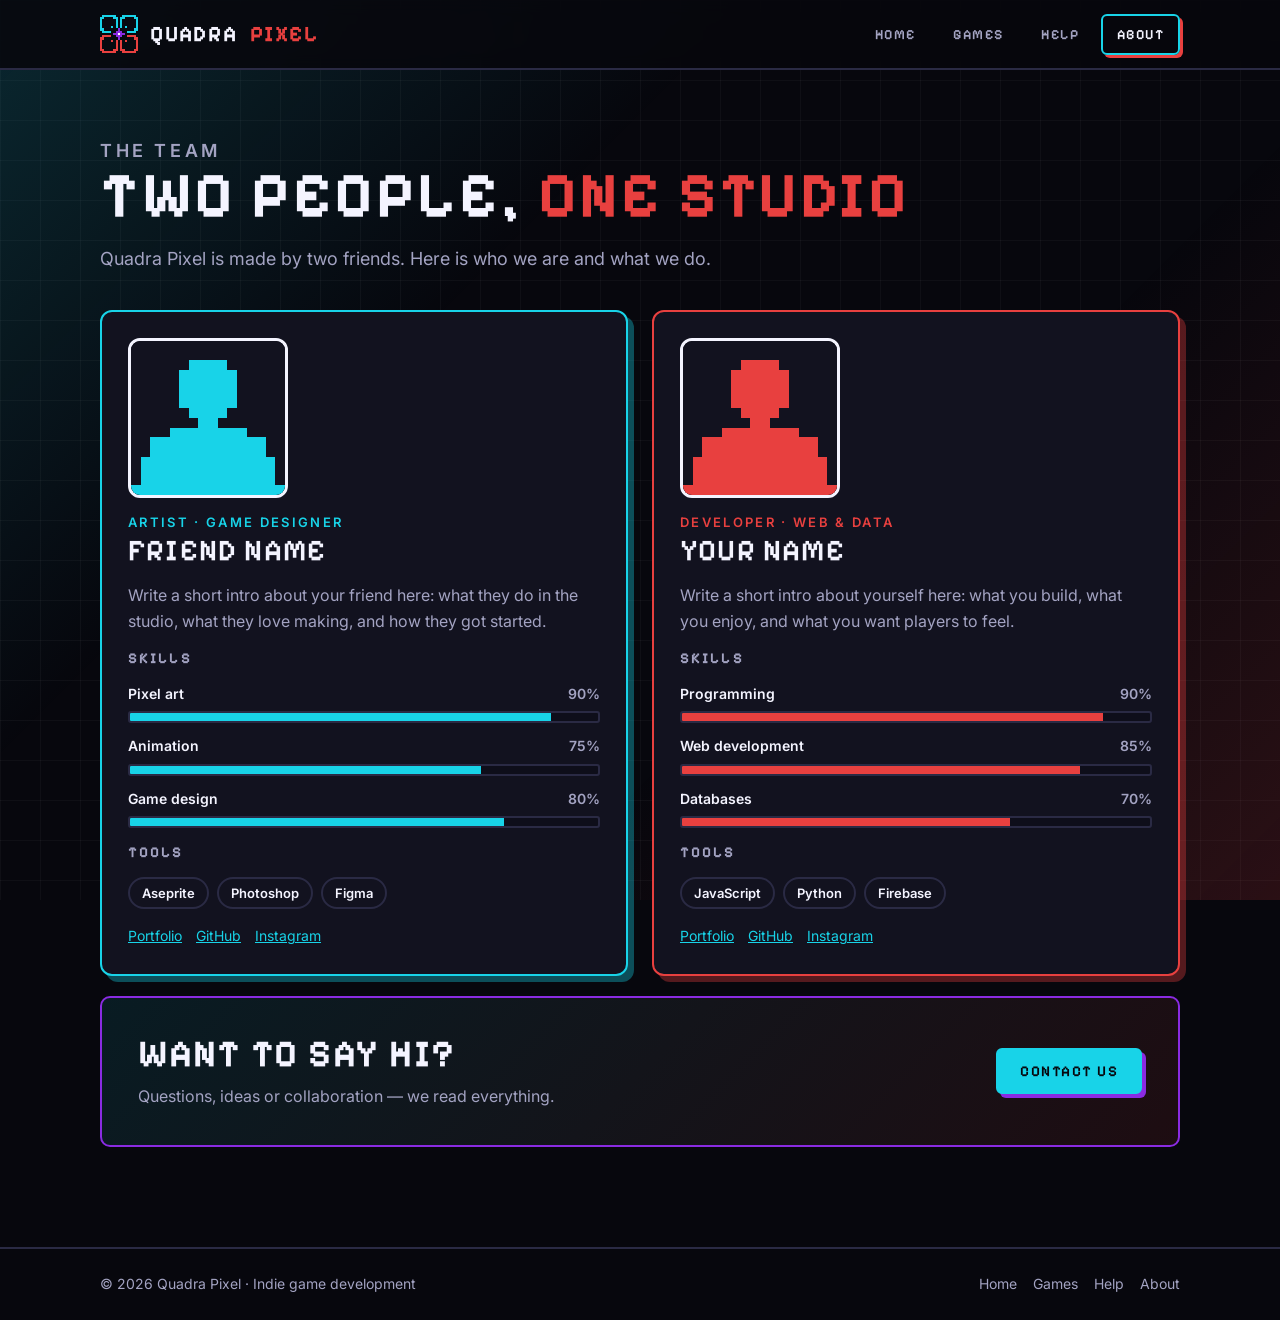
==== about.html @ e5bd8c06 "feat: add about page with two team profiles" ====
<!DOCTYPE html>
<html lang="en">
<head>
<meta charset="utf-8">
<meta name="viewport" content="width=device-width, initial-scale=1">
<title>About – Quadra Pixel</title>
<meta name="description" content="Meet the two people behind Quadra Pixel.">
<meta name="theme-color" content="#07070d">
<link rel="icon" type="image/svg+xml" href="assets/images/favicon.svg">
<link rel="preconnect" href="https://fonts.googleapis.com">
<link rel="preconnect" href="https://fonts.gstatic.com" crossorigin>
<link href="https://fonts.googleapis.com/css2?family=Inter:wght@400;500;600;700&family=Pixelify+Sans:wght@400;500;600;700&display=swap" rel="stylesheet">
<link rel="stylesheet" href="css/style.css">
</head>
<body>
<header class="site-header">
  <div class="wrap bar">
    <a class="brand" href="index.html" aria-label="Quadra Pixel home"><img src="assets/images/logo-icon.svg" alt="">Quadra<b>Pixel</b></a>
    <button class="nav-toggle" type="button" aria-label="Menu" aria-expanded="false">☰</button>
    <nav class="nav" aria-label="Main"><a href="index.html">Home</a><a href="games.html">Games</a><a href="help.html">Help</a><a href="about.html" aria-current="page">About</a></nav>
  </div>
</header>
<main>
<div class="wrap">
  <div class="page-title">
    <p class="eyebrow">The team</p>
    <h1>Two people, <span class="accent-r">one studio</span></h1>
    <p>Quadra Pixel is made by two friends. Here is who we are and what we do.</p>
  </div>
  <div class="team">
    <article class="profile left">
      <!-- PHOTO: replace the file at assets/images/team/friend.svg with your own image (keep the same name, or change the src) -->
      <div class="avatar"><img src="assets/images/team/friend.svg" alt="Photo of Friend Name"></div>
      <div><div class="role">Artist · Game designer</div><h3 style="font-size:30px;margin-top:4px">Friend Name</h3></div>
      <p class="bio">Write a short intro about your friend here: what they do in the studio, what they love making, and how they got started.</p>
      <h4>Skills</h4>
      <div class="skills"><div class="skill"><div class="name"><span>Pixel art</span><span>90%</span></div><div class="track"><div class="fill" style="--lvl:90%"></div></div></div><div class="skill"><div class="name"><span>Animation</span><span>75%</span></div><div class="track"><div class="fill" style="--lvl:75%"></div></div></div><div class="skill"><div class="name"><span>Game design</span><span>80%</span></div><div class="track"><div class="fill" style="--lvl:80%"></div></div></div></div>
      <h4>Tools</h4>
      <div class="tags"><span>Aseprite</span><span>Photoshop</span><span>Figma</span></div>
      <div class="links"><a href="#">Portfolio</a><a href="#">GitHub</a><a href="#">Instagram</a></div>
    </article>
    <article class="profile right">
      <!-- PHOTO: replace the file at assets/images/team/me.svg with your own image (keep the same name, or change the src) -->
      <div class="avatar"><img src="assets/images/team/me.svg" alt="Photo of Your Name"></div>
      <div><div class="role">Developer · Web &amp; data</div><h3 style="font-size:30px;margin-top:4px">Your Name</h3></div>
      <p class="bio">Write a short intro about yourself here: what you build, what you enjoy, and what you want players to feel.</p>
      <h4>Skills</h4>
      <div class="skills"><div class="skill"><div class="name"><span>Programming</span><span>90%</span></div><div class="track"><div class="fill" style="--lvl:90%"></div></div></div><div class="skill"><div class="name"><span>Web development</span><span>85%</span></div><div class="track"><div class="fill" style="--lvl:85%"></div></div></div><div class="skill"><div class="name"><span>Databases</span><span>70%</span></div><div class="track"><div class="fill" style="--lvl:70%"></div></div></div></div>
      <h4>Tools</h4>
      <div class="tags"><span>JavaScript</span><span>Python</span><span>Firebase</span></div>
      <div class="links"><a href="#">Portfolio</a><a href="#">GitHub</a><a href="#">Instagram</a></div>
    </article>
  </div>
  <div class="cta">
    <div><h2>Want to say hi?</h2><p class="muted" style="margin-top:8px">Questions, ideas or collaboration — we read everything.</p></div>
    <a class="btn cyan" href="help.html">Contact us</a>
  </div>
</div>
</main>
<footer class="site-footer">
  <div class="wrap foot-in">
    <span>© <span id="year">2026</span> Quadra Pixel · Indie game development</span>
    <nav aria-label="Footer"><a href="index.html">Home</a><a href="games.html">Games</a><a href="help.html">Help</a><a href="about.html">About</a></nav>
  </div>
</footer>

<script src="js/main.js"></script>
</body>
</html>
---- css/style.css ----
/* ==========================================================
   Quadra Pixel – main stylesheet
   Theme taken from the logo: dark navy/black, neon cyan + red,
   purple core, pixel headings.
   ========================================================== */
:root{
  --bg:#07070d; --bg-2:#0e0e1a; --surface:#12121f; --surface-2:#191930;
  --line:#2a2a44; --ink:#f4f4ff; --muted:#a3a3c2;
  --cyan:#18d3e8; --red:#e8403f; --purple:#8a2be2; --purple-2:#a855f7;
  --font-pixel:"Pixelify Sans","Courier New",monospace;
  --font-body:"Inter","Segoe UI",system-ui,-apple-system,sans-serif;
  --radius:6px; --maxw:1120px;
}
*{box-sizing:border-box}
html{scroll-behavior:smooth}
body{
  margin:0;color:var(--ink);background:var(--bg);
  font:400 16px/1.6 var(--font-body);min-height:100vh;
  display:flex;flex-direction:column;
}
/* neon diagonal glow + faint grid, like the logo sheet */
body::before{
  content:"";position:fixed;inset:0;z-index:-1;pointer-events:none;
  background:
    linear-gradient(135deg,rgba(24,211,232,.16) 0%,transparent 35%,transparent 65%,rgba(232,64,63,.16) 100%),
    linear-gradient(rgba(255,255,255,.035) 1px,transparent 1px) 0 0/40px 40px,
    linear-gradient(90deg,rgba(255,255,255,.035) 1px,transparent 1px) 0 0/40px 40px;
}
h1,h2,h3,h4{font-family:var(--font-pixel);margin:0;line-height:1.1;letter-spacing:.04em;text-transform:uppercase}
h1{font-size:clamp(34px,6vw,64px);font-weight:700}
h2{font-size:clamp(26px,3.6vw,38px);font-weight:700}
h3{font-size:20px;font-weight:600}
p{margin:0}
a{color:var(--cyan)}
img{max-width:100%}
:focus-visible{outline:3px solid var(--cyan);outline-offset:3px}
.wrap{width:100%;max-width:var(--maxw);margin:0 auto;padding:0 20px}
main{flex:1}
.accent-c{color:var(--cyan)} .accent-r{color:var(--red)} .accent-p{color:var(--purple-2)}
.muted{color:var(--muted)}
.eyebrow{font:600 13px var(--font-body);letter-spacing:.2em;text-transform:uppercase;color:var(--muted)}

/* ---------- Header / nav ---------- */
.site-header{position:sticky;top:0;z-index:20;background:rgba(7,7,13,.88);backdrop-filter:blur(8px);border-bottom:2px solid var(--line)}
.bar{display:flex;align-items:center;justify-content:space-between;gap:16px;min-height:68px}
.brand{display:flex;align-items:center;gap:12px;text-decoration:none;color:var(--ink);font:700 22px var(--font-pixel);letter-spacing:.08em;text-transform:uppercase}
.brand img{width:38px;height:38px;display:block}
.brand b{color:var(--red);font-weight:700}
.nav{display:flex;gap:6px}
.nav a{color:var(--muted);text-decoration:none;font:600 14px var(--font-pixel);letter-spacing:.1em;text-transform:uppercase;padding:10px 14px;border:2px solid transparent;border-radius:var(--radius)}
.nav a:hover{color:var(--ink);border-color:var(--line)}
.nav a[aria-current="page"]{color:var(--ink);border-color:var(--cyan);box-shadow:3px 3px 0 var(--red)}
.nav-toggle{display:none;background:none;border:2px solid var(--line);color:var(--ink);width:44px;height:44px;border-radius:var(--radius);cursor:pointer;font-size:22px}

/* ---------- Buttons ---------- */
.btn{display:inline-flex;align-items:center;justify-content:center;gap:8px;min-height:46px;padding:0 22px;border:2px solid var(--ink);border-radius:var(--radius);background:var(--purple);color:#fff;font:600 15px var(--font-pixel);letter-spacing:.1em;text-transform:uppercase;text-decoration:none;cursor:pointer;box-shadow:4px 4px 0 var(--red);transition:transform .1s,box-shadow .1s}
.btn:hover{background:var(--purple-2)}
.btn:active{transform:translate(3px,3px);box-shadow:1px 1px 0 var(--red)}
.btn.cyan{background:var(--cyan);color:#07070d;border-color:var(--cyan);box-shadow:4px 4px 0 var(--purple)}
.btn.ghost{background:transparent;color:var(--ink);box-shadow:4px 4px 0 var(--cyan)}
.btn.sm{min-height:38px;padding:0 16px;font-size:13px;box-shadow:3px 3px 0 var(--red)}
.btn[aria-disabled="true"]{opacity:.45;pointer-events:none}
.row{display:flex;gap:14px;flex-wrap:wrap}

/* ---------- Home hero ---------- */
.hero{display:grid;grid-template-columns:1.15fr 1fr;gap:40px;align-items:center;padding:64px 0 40px}
.hero h1 .l2{display:block;color:var(--red)}
.hero p.lead{max-width:48ch;margin:20px 0 28px;color:var(--muted);font-size:18px}
.hero-art{position:relative;display:grid;place-items:center}
.hero-art .logo{width:min(320px,80%);filter:drop-shadow(0 0 28px rgba(138,43,226,.55));animation:float 4s ease-in-out infinite}
@keyframes float{50%{transform:translateY(-10px)}}
.stage{position:absolute;inset:0;display:grid;grid-template-columns:repeat(12,1fr);gap:6px;opacity:.28;z-index:-1}
.stage i{aspect-ratio:1;border-radius:2px;display:block}

/* ---------- Sections ---------- */
.section{padding:48px 0}
.section-head{display:flex;justify-content:space-between;align-items:end;gap:16px;flex-wrap:wrap;margin-bottom:24px}
.page-title{padding:56px 0 8px}
.page-title p{margin-top:14px;max-width:60ch;color:var(--muted);font-size:18px}
.features{display:grid;grid-template-columns:repeat(auto-fit,minmax(240px,1fr));gap:16px}
.panel{background:var(--surface);border:2px solid var(--line);border-radius:10px;padding:22px}
.panel h3{margin-bottom:8px}
.panel .tag{display:inline-block;width:14px;height:14px;margin-bottom:14px}
.panel p{color:var(--muted);font-size:15px}
.cta{margin:20px 0 60px;padding:36px;border:2px solid var(--purple);border-radius:10px;background:linear-gradient(135deg,rgba(24,211,232,.1),rgba(232,64,63,.1));display:flex;justify-content:space-between;align-items:center;gap:20px;flex-wrap:wrap}

/* ---------- Game cards ---------- */
.grid{display:grid;grid-template-columns:repeat(auto-fill,minmax(260px,1fr));gap:16px}
.card{background:var(--surface);border:2px solid var(--line);border-radius:10px;padding:18px;display:flex;flex-direction:column;gap:14px;transition:border-color .15s,box-shadow .15s,transform .15s}
.card:hover{border-color:var(--cyan);box-shadow:5px 5px 0 var(--red);transform:translate(-2px,-2px)}
.card .top{display:flex;gap:14px;align-items:center}
.icon{width:72px;height:72px;border-radius:12px;flex:none;border:2px solid var(--ink);overflow:hidden;background:var(--bg-2)}
.icon svg,.icon img{display:block;width:100%;height:100%;object-fit:cover}
.card .meta{color:var(--cyan);font:600 13px var(--font-body);letter-spacing:.12em;text-transform:uppercase}
.card .desc{color:var(--muted);font-size:15px}
.card .foot{display:flex;justify-content:space-between;align-items:center;margin-top:auto}
.rate{font-weight:700;font-size:14px;color:var(--ink)}
.rate::first-letter{color:#f5b700}

/* ---------- Search & chips ---------- */
.search{position:relative;max-width:560px;margin:24px 0 8px}
.search input{width:100%;height:52px;border:2px solid var(--line);background:var(--surface);color:var(--ink);padding:0 16px 0 48px;font:500 16px var(--font-body);border-radius:var(--radius)}
.search input:focus{border-color:var(--cyan);outline:none;box-shadow:4px 4px 0 var(--purple)}
.search input::placeholder{color:var(--muted)}
.search svg{position:absolute;left:14px;top:15px;width:22px;height:22px;color:var(--cyan)}
.chips{display:flex;gap:8px;flex-wrap:wrap;padding:12px 0 22px}
.chip{min-height:40px;padding:0 16px;border:2px solid var(--line);background:var(--surface);color:var(--ink);border-radius:999px;font:600 13px var(--font-pixel);letter-spacing:.08em;text-transform:uppercase;cursor:pointer}
.chip:hover{border-color:var(--cyan)}
.chip[aria-pressed="true"]{background:var(--cyan);color:#07070d;border-color:var(--cyan)}
.count{color:var(--muted);font-size:14px;margin-bottom:14px}
.empty{padding:48px 0;color:var(--muted);text-align:center}

/* ---------- Dialog ---------- */
dialog{border:2px solid var(--cyan);border-radius:10px;background:var(--surface);color:var(--ink);padding:26px;width:min(440px,92vw);box-shadow:6px 6px 0 var(--red)}
dialog::backdrop{background:rgba(0,0,0,.7)}
dialog h3{font-size:24px;margin-bottom:6px}
dialog .row{margin-top:18px}

/* ---------- About (two profiles) ---------- */
.team{display:grid;grid-template-columns:1fr 1fr;gap:24px;margin:28px 0 12px}
.profile{background:var(--surface);border:2px solid var(--line);border-radius:12px;padding:26px;display:flex;flex-direction:column;gap:16px}
.profile.left{border-color:var(--cyan);box-shadow:6px 6px 0 rgba(24,211,232,.35)}
.profile.right{border-color:var(--red);box-shadow:6px 6px 0 rgba(232,64,63,.35)}
.avatar{width:160px;height:160px;border:3px solid var(--ink);border-radius:12px;overflow:hidden;background:var(--bg-2);image-rendering:pixelated}
.avatar img{width:100%;height:100%;object-fit:cover;display:block}
.profile .role{font:600 13px var(--font-body);letter-spacing:.18em;text-transform:uppercase}
.profile.left .role{color:var(--cyan)} .profile.right .role{color:var(--red)}
.profile .bio{color:var(--muted)}
.profile h4{font-size:15px;color:var(--muted);letter-spacing:.14em}
.skills{display:flex;flex-direction:column;gap:12px}
.skill{display:grid;gap:6px;font-size:14px}
.skill .name{display:flex;justify-content:space-between;font-weight:600}
.skill .name span:last-child{color:var(--muted)}
.skill .track{height:12px;background:var(--bg-2);border:2px solid var(--line);border-radius:3px;overflow:hidden}
.skill .fill{height:100%;width:var(--lvl,50%)}
.profile.left .fill{background:var(--cyan)} .profile.right .fill{background:var(--red)}
.tags{display:flex;flex-wrap:wrap;gap:8px}
.tags span{border:2px solid var(--line);border-radius:999px;padding:4px 12px;font-size:13px;font-weight:600}
.links{display:flex;gap:14px;flex-wrap:wrap;font-size:14px}

/* ---------- Help ---------- */
.help-grid{display:grid;grid-template-columns:1.3fr 1fr;gap:28px;margin:24px 0 40px;align-items:start}
details{background:var(--surface);border:2px solid var(--line);border-radius:10px;margin-bottom:12px}
details[open]{border-color:var(--cyan)}
summary{cursor:pointer;padding:16px 20px;font:600 16px var(--font-pixel);letter-spacing:.06em;list-style:none;display:flex;justify-content:space-between;gap:12px}
summary::-webkit-details-marker{display:none}
summary::after{content:"+";color:var(--cyan);font-size:22px;line-height:1}
details[open] summary::after{content:"−"}
details .ans{padding:0 20px 18px;color:var(--muted)}
.steps{counter-reset:s;list-style:none;margin:12px 0 0;padding:0;display:grid;gap:10px}
.steps li{counter-increment:s;display:flex;gap:12px;color:var(--muted)}
.steps li::before{content:counter(s);flex:none;width:28px;height:28px;border:2px solid var(--cyan);color:var(--cyan);display:grid;place-items:center;font:700 14px var(--font-pixel);border-radius:4px}
form.contact{display:grid;gap:14px}
label{font:600 13px var(--font-body);letter-spacing:.12em;text-transform:uppercase;color:var(--muted);display:grid;gap:6px}
input,textarea{font:500 16px var(--font-body);background:var(--bg-2);border:2px solid var(--line);color:var(--ink);border-radius:var(--radius);padding:12px 14px;width:100%}
input:focus,textarea:focus{outline:none;border-color:var(--cyan)}
textarea{min-height:130px;resize:vertical}

/* ---------- Footer ---------- */
.site-footer{border-top:2px solid var(--line);background:var(--bg);margin-top:40px}
.foot-in{display:flex;justify-content:space-between;gap:16px;flex-wrap:wrap;padding:24px 20px;color:var(--muted);font-size:14px}
.foot-in nav{display:flex;gap:16px;flex-wrap:wrap}
.foot-in a{color:var(--muted);text-decoration:none}
.foot-in a:hover{color:var(--cyan)}

/* ---------- Responsive ---------- */
@media (max-width:820px){
  .hero{grid-template-columns:1fr;padding-top:36px}
  .hero-art{order:-1}
  .team,.help-grid{grid-template-columns:1fr}
  .nav-toggle{display:block}
  .nav{display:none;position:absolute;top:68px;left:0;right:0;flex-direction:column;background:var(--bg);border-bottom:2px solid var(--line);padding:12px 20px}
  .nav.open{display:flex}
  .site-header .wrap{position:relative}
}
@media (prefers-reduced-motion:reduce){*{animation:none!important;transition:none!important}html{scroll-behavior:auto}}
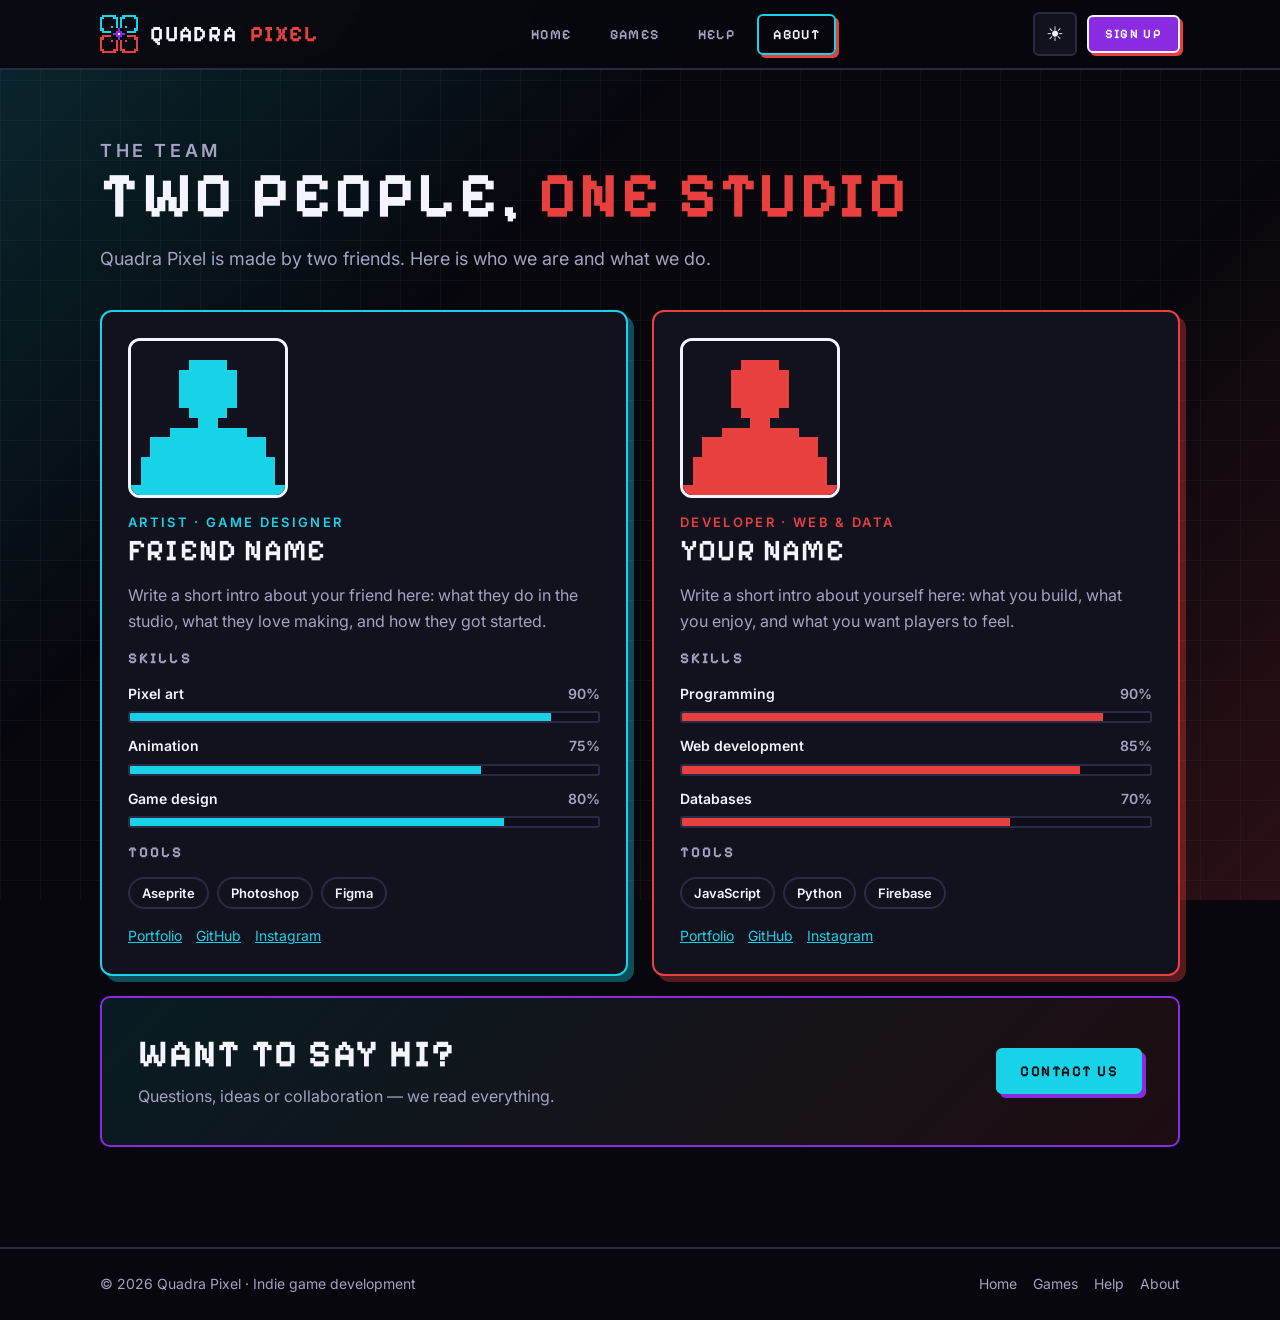
==== commit 4bc655a9: "feat: add theme toggle and sign up button to about page" ====
--- a/about.html
+++ b/about.html
@@ -6,6 +6,7 @@
 <title>About – Quadra Pixel</title>
 <meta name="description" content="Meet the two people behind Quadra Pixel.">
 <meta name="theme-color" content="#07070d">
+<script>try{var t=localStorage.getItem("qp-theme");if(t==="light"||t==="dark")document.documentElement.setAttribute("data-theme",t)}catch(e){}</script>
 <link rel="icon" type="image/svg+xml" href="assets/images/favicon.svg">
 <link rel="preconnect" href="https://fonts.googleapis.com">
 <link rel="preconnect" href="https://fonts.gstatic.com" crossorigin>
@@ -16,8 +17,8 @@
 <header class="site-header">
   <div class="wrap bar">
     <a class="brand" href="index.html" aria-label="Quadra Pixel home"><img src="assets/images/logo-icon.svg" alt="">Quadra<b>Pixel</b></a>
-    <button class="nav-toggle" type="button" aria-label="Menu" aria-expanded="false">☰</button>
     <nav class="nav" aria-label="Main"><a href="index.html">Home</a><a href="games.html">Games</a><a href="help.html">Help</a><a href="about.html" aria-current="page">About</a></nav>
+    <div class="actions"><button class="icon-btn" id="themeToggle" type="button" aria-pressed="false" aria-label="Switch to light mode"><span class="ico" aria-hidden="true">☀</span></button><div class="auth-slot" id="authSlot"></div><button class="nav-toggle" type="button" aria-label="Menu" aria-expanded="false">☰</button></div>
   </div>
 </header>
 <main>
@@ -63,7 +64,10 @@
     <nav aria-label="Footer"><a href="index.html">Home</a><a href="games.html">Games</a><a href="help.html">Help</a><a href="about.html">About</a></nav>
   </div>
 </footer>
-
+<script src="js/firebase-config.js"></script>
+<script src="js/auth.js"></script>
+<script src="js/auth-ui.js"></script>
+<script src="js/theme.js"></script>
 <script src="js/main.js"></script>
 </body>
 </html>
--- a/css/style.css
+++ b/css/style.css
@@ -4,6 +4,10 @@
    purple core, pixel headings.
    ========================================================== */
 :root{
+  color-scheme:dark;
+  --header-bg:rgba(7,7,13,.88); --on-cyan:#07070d;
+  --cyan-soft:rgba(24,211,232,.35); --red-soft:rgba(232,64,63,.35);
+  --glow-c:rgba(24,211,232,.16); --glow-r:rgba(232,64,63,.16); --grid:rgba(255,255,255,.035);
   --bg:#07070d; --bg-2:#0e0e1a; --surface:#12121f; --surface-2:#191930;
   --line:#2a2a44; --ink:#f4f4ff; --muted:#a3a3c2;
   --cyan:#18d3e8; --red:#e8403f; --purple:#8a2be2; --purple-2:#a855f7;
@@ -22,9 +26,9 @@
 body::before{
   content:"";position:fixed;inset:0;z-index:-1;pointer-events:none;
   background:
-    linear-gradient(135deg,rgba(24,211,232,.16) 0%,transparent 35%,transparent 65%,rgba(232,64,63,.16) 100%),
-    linear-gradient(rgba(255,255,255,.035) 1px,transparent 1px) 0 0/40px 40px,
-    linear-gradient(90deg,rgba(255,255,255,.035) 1px,transparent 1px) 0 0/40px 40px;
+    linear-gradient(135deg,var(--glow-c) 0%,transparent 35%,transparent 65%,var(--glow-r) 100%),
+    linear-gradient(var(--grid) 1px,transparent 1px) 0 0/40px 40px,
+    linear-gradient(90deg,var(--grid) 1px,transparent 1px) 0 0/40px 40px;
 }
 h1,h2,h3,h4{font-family:var(--font-pixel);margin:0;line-height:1.1;letter-spacing:.04em;text-transform:uppercase}
 h1{font-size:clamp(34px,6vw,64px);font-weight:700}
@@ -41,7 +45,7 @@
 .eyebrow{font:600 13px var(--font-body);letter-spacing:.2em;text-transform:uppercase;color:var(--muted)}
 
 /* ---------- Header / nav ---------- */
-.site-header{position:sticky;top:0;z-index:20;background:rgba(7,7,13,.88);backdrop-filter:blur(8px);border-bottom:2px solid var(--line)}
+.site-header{position:sticky;top:0;z-index:20;background:var(--header-bg);backdrop-filter:blur(8px);border-bottom:2px solid var(--line)}
 .bar{display:flex;align-items:center;justify-content:space-between;gap:16px;min-height:68px}
 .brand{display:flex;align-items:center;gap:12px;text-decoration:none;color:var(--ink);font:700 22px var(--font-pixel);letter-spacing:.08em;text-transform:uppercase}
 .brand img{width:38px;height:38px;display:block}
@@ -56,10 +60,12 @@
 .btn{display:inline-flex;align-items:center;justify-content:center;gap:8px;min-height:46px;padding:0 22px;border:2px solid var(--ink);border-radius:var(--radius);background:var(--purple);color:#fff;font:600 15px var(--font-pixel);letter-spacing:.1em;text-transform:uppercase;text-decoration:none;cursor:pointer;box-shadow:4px 4px 0 var(--red);transition:transform .1s,box-shadow .1s}
 .btn:hover{background:var(--purple-2)}
 .btn:active{transform:translate(3px,3px);box-shadow:1px 1px 0 var(--red)}
-.btn.cyan{background:var(--cyan);color:#07070d;border-color:var(--cyan);box-shadow:4px 4px 0 var(--purple)}
+.btn.cyan{background:var(--cyan);color:var(--on-cyan);border-color:var(--cyan);box-shadow:4px 4px 0 var(--purple)}
 .btn.ghost{background:transparent;color:var(--ink);box-shadow:4px 4px 0 var(--cyan)}
 .btn.sm{min-height:38px;padding:0 16px;font-size:13px;box-shadow:3px 3px 0 var(--red)}
-.btn[aria-disabled="true"]{opacity:.45;pointer-events:none}
+.btn[aria-disabled="true"],.btn:disabled{opacity:.45;pointer-events:none;box-shadow:none}
+.btn.red{background:var(--red);border-color:var(--red);color:#fff;box-shadow:4px 4px 0 var(--purple)}
+.dmsg{color:var(--red);font-size:14px;margin:10px 0 0}
 .row{display:flex;gap:14px;flex-wrap:wrap}
 
 /* ---------- Home hero ---------- */
@@ -106,7 +112,7 @@
 .chips{display:flex;gap:8px;flex-wrap:wrap;padding:12px 0 22px}
 .chip{min-height:40px;padding:0 16px;border:2px solid var(--line);background:var(--surface);color:var(--ink);border-radius:999px;font:600 13px var(--font-pixel);letter-spacing:.08em;text-transform:uppercase;cursor:pointer}
 .chip:hover{border-color:var(--cyan)}
-.chip[aria-pressed="true"]{background:var(--cyan);color:#07070d;border-color:var(--cyan)}
+.chip[aria-pressed="true"]{background:var(--cyan);color:var(--on-cyan);border-color:var(--cyan)}
 .count{color:var(--muted);font-size:14px;margin-bottom:14px}
 .empty{padding:48px 0;color:var(--muted);text-align:center}
 
@@ -119,8 +125,8 @@
 /* ---------- About (two profiles) ---------- */
 .team{display:grid;grid-template-columns:1fr 1fr;gap:24px;margin:28px 0 12px}
 .profile{background:var(--surface);border:2px solid var(--line);border-radius:12px;padding:26px;display:flex;flex-direction:column;gap:16px}
-.profile.left{border-color:var(--cyan);box-shadow:6px 6px 0 rgba(24,211,232,.35)}
-.profile.right{border-color:var(--red);box-shadow:6px 6px 0 rgba(232,64,63,.35)}
+.profile.left{border-color:var(--cyan);box-shadow:6px 6px 0 var(--cyan-soft)}
+.profile.right{border-color:var(--red);box-shadow:6px 6px 0 var(--red-soft)}
 .avatar{width:160px;height:160px;border:3px solid var(--ink);border-radius:12px;overflow:hidden;background:var(--bg-2);image-rendering:pixelated}
 .avatar img{width:100%;height:100%;object-fit:cover;display:block}
 .profile .role{font:600 13px var(--font-body);letter-spacing:.18em;text-transform:uppercase}
@@ -164,13 +170,43 @@
 .foot-in a:hover{color:var(--cyan)}
 
 /* ---------- Responsive ---------- */
+@media (max-width:960px){
+  .nav-toggle{display:block}
+  .nav{display:none;position:absolute;top:68px;left:0;right:0;flex-direction:column;background:var(--bg);border-bottom:2px solid var(--line);padding:12px 20px}
+  .nav.open{display:flex}
+  .site-header .wrap{position:relative}
+}
 @media (max-width:820px){
   .hero{grid-template-columns:1fr;padding-top:36px}
   .hero-art{order:-1}
   .team,.help-grid{grid-template-columns:1fr}
-  .nav-toggle{display:block}
-  .nav{display:none;position:absolute;top:68px;left:0;right:0;flex-direction:column;background:var(--bg);border-bottom:2px solid var(--line);padding:12px 20px}
-  .nav.open{display:flex}
-  .site-header .wrap{position:relative}
 }
 @media (prefers-reduced-motion:reduce){*{animation:none!important;transition:none!important}html{scroll-behavior:auto}}
+
+/* ---------- Light theme + header actions ---------- */
+[hidden]{display:none!important}
+:root[data-theme="light"]{
+  color-scheme:light;
+  --bg:#f4f4ff; --bg-2:#e8e8fa; --surface:#ffffff; --surface-2:#f0f0ff;
+  --line:#cfcff0; --ink:#14142b; --muted:#55557a;
+  --cyan:#07788a; --red:#c92a29; --purple:#7a1fd0; --purple-2:#8f3de0;
+  --on-cyan:#ffffff; --header-bg:rgba(244,244,255,.9);
+  --cyan-soft:rgba(7,120,138,.3); --red-soft:rgba(201,42,41,.3);
+  --glow-c:rgba(24,211,232,.22); --glow-r:rgba(232,64,63,.18); --grid:rgba(20,20,43,.06);
+}
+.actions{display:flex;align-items:center;gap:10px}
+.icon-btn{width:44px;height:44px;border:2px solid var(--line);background:var(--surface);color:var(--ink);border-radius:var(--radius);cursor:pointer;font-size:20px;line-height:1}
+.icon-btn:hover{border-color:var(--cyan)}
+
+/* ---------- Accounts (sign up / log in) ---------- */
+.auth-slot{display:flex;align-items:center;gap:10px}
+.who{font-size:14px;color:var(--muted);max-width:140px;overflow:hidden;text-overflow:ellipsis;white-space:nowrap}
+.auth-dlg{width:min(420px,92vw)}
+.auth-dlg .x{position:absolute;top:10px;right:12px;width:36px;height:36px;border:0;background:none;color:var(--muted);font-size:26px;cursor:pointer}
+.auth-dlg .x:hover{color:var(--ink)}
+.tabs{display:flex;gap:8px;margin:14px 0}
+.tabs button{flex:1;min-height:42px;border:2px solid var(--line);background:var(--bg-2);color:var(--ink);font:600 14px var(--font-pixel);letter-spacing:.08em;text-transform:uppercase;border-radius:var(--radius);cursor:pointer}
+.tabs button[aria-selected="true"]{background:var(--cyan);color:var(--on-cyan);border-color:var(--cyan)}
+.auth-form{display:grid;gap:14px}
+.small{font-size:13px}
+@media (max-width:640px){.who{display:none}}
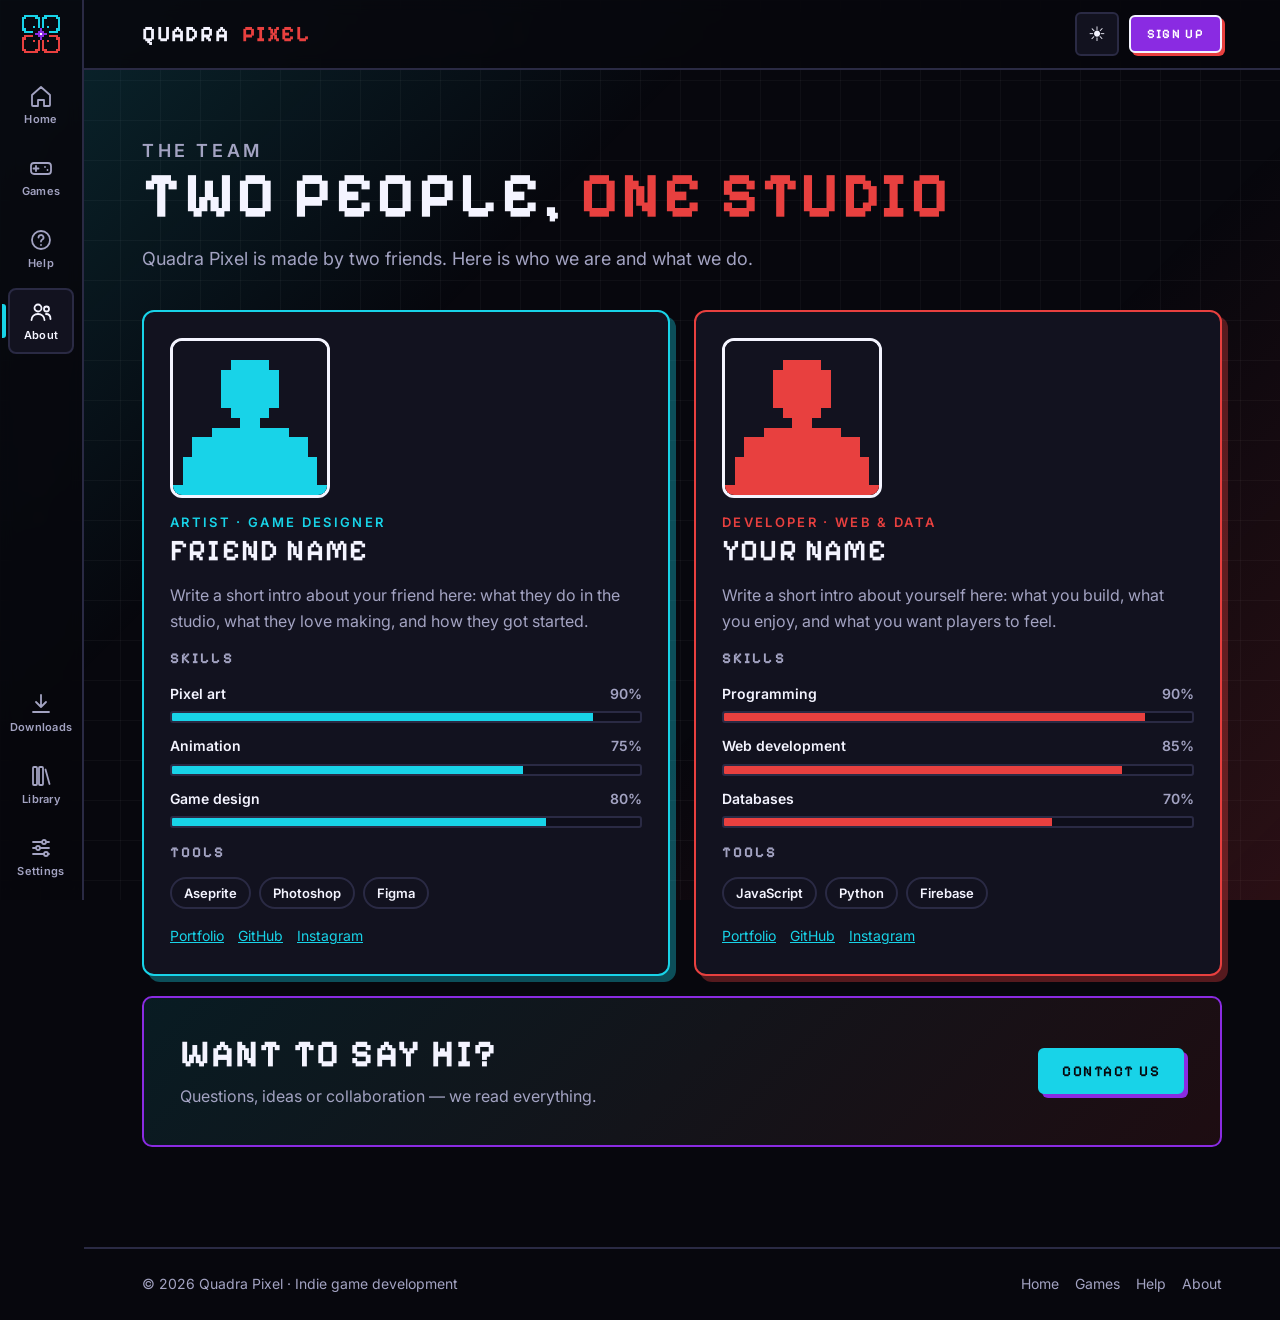
==== commit 9881b20b: "feat: add sidebar navigation to all pages" ====
--- a/about.html
+++ b/about.html
@@ -6,19 +6,28 @@
 <title>About – Quadra Pixel</title>
 <meta name="description" content="Meet the two people behind Quadra Pixel.">
 <meta name="theme-color" content="#07070d">
-<script>try{var t=localStorage.getItem("qp-theme");if(t==="light"||t==="dark")document.documentElement.setAttribute("data-theme",t)}catch(e){}</script>
+<script>try{var t=localStorage.getItem("qp-theme");if(t==="system")t=matchMedia("(prefers-color-scheme: light)").matches?"light":"dark";if(t==="light"||t==="dark")document.documentElement.setAttribute("data-theme",t);if(localStorage.getItem("qp-motion")==="reduced")document.documentElement.classList.add("reduce-motion")}catch(e){}</script>
 <link rel="icon" type="image/svg+xml" href="assets/images/favicon.svg">
 <link rel="preconnect" href="https://fonts.googleapis.com">
 <link rel="preconnect" href="https://fonts.gstatic.com" crossorigin>
 <link href="https://fonts.googleapis.com/css2?family=Inter:wght@400;500;600;700&family=Pixelify+Sans:wght@400;500;600;700&display=swap" rel="stylesheet">
 <link rel="stylesheet" href="css/style.css">
 </head>
-<body>
+<body class="has-sidebar">
+<aside class="sidebar" aria-label="Main navigation">
+  <div>
+    <a class="side-logo" href="index.html" aria-label="Quadra Pixel home"><img src="assets/images/logo-icon.svg" alt=""></a>
+    <nav class="side-group top" aria-label="Pages"><a class="side-link" href="index.html"><svg viewBox="0 0 24 24" aria-hidden="true"><path d="M3 11l9-8 9 8v10a1 1 0 0 1-1 1h-5v-6H9v6H4a1 1 0 0 1-1-1z"/></svg><span>Home</span></a><a class="side-link" href="games.html"><svg viewBox="0 0 24 24" aria-hidden="true"><rect x="2" y="7" width="20" height="11" rx="3"/><path d="M7 10v5M4.5 12.5h5"/><path d="M16 11h.01M18.5 14h.01"/></svg><span>Games</span></a><a class="side-link" href="help.html"><svg viewBox="0 0 24 24" aria-hidden="true"><circle cx="12" cy="12" r="9"/><path d="M9.5 9.5a2.5 2.5 0 1 1 3.5 2.3c-.7.4-1 1-1 1.7M12 17h.01"/></svg><span>Help</span></a><a class="side-link" href="about.html" aria-current="page"><svg viewBox="0 0 24 24" aria-hidden="true"><circle cx="9" cy="8" r="3.5"/><path d="M2.5 20c0-3.5 3-6 6.5-6s6.5 2.5 6.5 6"/><circle cx="17.5" cy="9" r="2.5"/><path d="M17 14c3 0 4.5 2 4.5 5"/></svg><span>About</span></a></nav>
+  </div>
+  <nav class="side-group bottom" aria-label="Your account"><a class="side-link" href="downloads.html"><svg viewBox="0 0 24 24" aria-hidden="true"><path d="M12 3v12M7 10l5 5 5-5M4 20h16"/></svg><span>Downloads</span></a><a class="side-link" href="library.html"><svg viewBox="0 0 24 24" aria-hidden="true"><rect x="4" y="3" width="4" height="18" rx="1"/><rect x="10" y="3" width="4" height="18" rx="1"/><path d="M16.5 5.5l4 14.5"/></svg><span>Library</span></a><a class="side-link" href="settings.html"><svg viewBox="0 0 24 24" aria-hidden="true"><path d="M4 6h9M17 6h3M4 12h3M11 12h9M4 18h11M19 18h1"/><circle cx="15" cy="6" r="2"/><circle cx="9" cy="12" r="2"/><circle cx="17" cy="18" r="2"/></svg><span>Settings</span></a></nav>
+</aside>
 <header class="site-header">
   <div class="wrap bar">
     <a class="brand" href="index.html" aria-label="Quadra Pixel home"><img src="assets/images/logo-icon.svg" alt="">Quadra<b>Pixel</b></a>
-    <nav class="nav" aria-label="Main"><a href="index.html">Home</a><a href="games.html">Games</a><a href="help.html">Help</a><a href="about.html" aria-current="page">About</a></nav>
-    <div class="actions"><button class="icon-btn" id="themeToggle" type="button" aria-pressed="false" aria-label="Switch to light mode"><span class="ico" aria-hidden="true">☀</span></button><div class="auth-slot" id="authSlot"></div><button class="nav-toggle" type="button" aria-label="Menu" aria-expanded="false">☰</button></div>
+    <div class="actions">
+      <button class="icon-btn" id="themeToggle" type="button" aria-pressed="false" aria-label="Switch to light mode"><span class="ico" aria-hidden="true">☀</span></button>
+      <div class="auth-slot" id="authSlot"></div>
+    </div>
   </div>
 </header>
 <main>
@@ -68,6 +77,7 @@
 <script src="js/auth.js"></script>
 <script src="js/auth-ui.js"></script>
 <script src="js/theme.js"></script>
+<script src="js/store.js"></script>
 <script src="js/main.js"></script>
 </body>
 </html>
--- a/css/style.css
+++ b/css/style.css
@@ -210,3 +210,192 @@
 .auth-form{display:grid;gap:14px}
 .small{font-size:13px}
 @media (max-width:640px){.who{display:none}}
+
+/* ---------- Home banner slider ---------- */
+.showcase{display:grid;grid-template-columns:minmax(0,2.1fr) minmax(0,1fr);gap:14px;margin-top:28px;height:clamp(300px,36vw,430px)}
+.showcase.single{grid-template-columns:1fr}
+.slider{position:relative;overflow:hidden;border-radius:14px;border:2px solid var(--line);background:var(--bg-2);touch-action:pan-y;user-select:none;-webkit-user-select:none;color:#fff}
+.slider:focus-visible{outline:3px solid var(--cyan);outline-offset:3px}
+.sl-stage{position:absolute;inset:0}
+.slide{position:absolute;inset:0;transform:translateX(100%);transition:transform .85s cubic-bezier(.65,0,.35,1);will-change:transform;overflow:hidden}
+.slide-img{position:absolute;inset:0;width:100%;height:100%;object-fit:cover;transform:scale(1.09);transition:transform 7s ease-out}
+.slide.is-active .slide-img{transform:scale(1)}
+.slide-shade{position:absolute;inset:0;
+  background:linear-gradient(90deg,rgba(7,7,13,.85) 0%,rgba(7,7,13,.4) 45%,transparent 75%),linear-gradient(0deg,rgba(0,0,0,.45),transparent 40%)}
+@supports (background:color-mix(in srgb,red,blue)){
+  .slide-shade{background:linear-gradient(90deg,color-mix(in srgb,var(--tint) 85%,#000) 0%,color-mix(in srgb,var(--tint) 50%,transparent) 42%,transparent 76%),linear-gradient(0deg,rgba(0,0,0,.45),transparent 40%)}
+}
+.slide-body{position:absolute;left:40px;top:0;bottom:0;max-width:46%;display:flex;flex-direction:column;justify-content:center;align-items:flex-start;gap:10px}
+.slide-body>*{opacity:0;transform:translateY(16px);transition:opacity .5s ease,transform .5s ease}
+.slide.is-active .slide-body>*{opacity:1;transform:none}
+.slide.is-active .slide-body>:nth-child(1){transition:opacity .7s ease .4s,transform .7s ease .4s}
+.slide.is-active .slide-body>:nth-child(2){transition:opacity .7s ease .5s,transform .7s ease .5s}
+.slide.is-active .slide-body>:nth-child(3){transition:opacity .7s ease .6s,transform .7s ease .6s}
+.slide.is-active .slide-body>:nth-child(4){transition:opacity .7s ease .7s,transform .7s ease .7s}
+.slide .meta{display:flex;gap:8px;flex-wrap:wrap}
+.slide .meta:empty{display:none}
+.badge{background:var(--cyan);color:var(--on-cyan);font:700 12px var(--font-body);padding:5px 10px;border-radius:5px}
+.price{background:rgba(0,0,0,.6);color:#fff;font:600 12px var(--font-body);padding:5px 10px;border-radius:5px}
+.slide h2{font-size:clamp(26px,3.6vw,46px);color:#fff;text-shadow:0 2px 14px rgba(0,0,0,.5)}
+.slide .sub{color:rgba(255,255,255,.88);font-size:16px;max-width:36ch}
+.slide .btn{margin-top:6px;background:rgba(0,0,0,.4);color:#fff;border-color:#fff;box-shadow:3px 3px 0 var(--red)}
+.slide .btn:hover{background:rgba(255,255,255,.18)}
+.sl-nav{position:absolute;top:50%;transform:translateY(-50%);z-index:3;width:44px;height:44px;border-radius:50%;border:2px solid rgba(255,255,255,.75);background:rgba(0,0,0,.5);color:#fff;font-size:24px;line-height:1;cursor:pointer;opacity:0;transition:opacity .25s,background .2s}
+.sl-nav.prev{left:12px} .sl-nav.next{right:12px}
+.slider:hover .sl-nav,.sl-nav:focus-visible{opacity:1}
+.sl-nav:hover{background:rgba(0,0,0,.75)}
+.single .sl-nav,.single .sl-dots{display:none}
+.sl-dots{position:absolute;left:40px;bottom:16px;z-index:3;display:flex;gap:8px}
+.dot{position:relative;width:10px;height:10px;padding:0;border:0;border-radius:5px;background:rgba(255,255,255,.45);cursor:pointer;transition:width .35s ease,background .35s ease}
+.dot::after{content:"";position:absolute;inset:-10px -4px}
+.dot[aria-current="true"]{width:30px;background:#fff}
+.tiles{display:grid;grid-template-rows:1fr 1fr;gap:14px;min-height:0}
+.tile{position:relative;overflow:hidden;border-radius:14px;border:2px solid var(--line);padding:0;cursor:pointer;background:var(--bg-2);color:#fff;text-align:left;font:inherit;transition:border-color .2s,box-shadow .2s,transform .2s}
+.tile:hover{border-color:var(--cyan);box-shadow:5px 5px 0 var(--red);transform:translate(-2px,-2px)}
+.tile[hidden]{display:none}
+.tile-in{position:absolute;inset:0;display:block;transition:opacity .26s ease,transform .26s ease}
+.tile.swap .tile-in{opacity:0;transform:translateY(8px)}
+.tile-in img{position:absolute;inset:0;width:100%;height:100%;object-fit:cover;transition:transform .6s ease}
+.tile:hover .tile-in img{transform:scale(1.06)}
+.tile-shade{position:absolute;inset:0;background:linear-gradient(0deg,rgba(0,0,0,.75),transparent 62%)}
+.tile-title{position:absolute;left:16px;right:16px;bottom:14px;font:600 17px/1.2 var(--font-pixel);letter-spacing:.06em;text-transform:uppercase;text-shadow:0 2px 8px rgba(0,0,0,.6)}
+@media (max-width:900px){
+  .showcase{grid-template-columns:1fr;height:clamp(300px,64vw,400px)}
+  .tiles{display:none}
+  .slide-body{left:22px;right:22px;max-width:none;justify-content:flex-end;padding-bottom:48px}
+  .slide-shade{background:linear-gradient(0deg,rgba(7,7,13,.9) 0%,rgba(7,7,13,.45) 55%,transparent 90%)}
+  .sl-dots{left:22px}
+}
+@media (hover:none){.sl-nav{display:none}}
+
+/* ---------- Small phones: keep the header on one line ---------- */
+.btn{white-space:nowrap}
+@media (max-width:480px){
+  .brand{font-size:16px;gap:8px}
+  .brand img{width:30px;height:30px}
+  .actions{gap:6px}
+  .auth-slot .btn.sm{padding:0 10px;font-size:12px}
+  .icon-btn,.nav-toggle{width:40px;height:40px}
+}
+
+/* ==========================================================
+   Sidebar navigation (Home, Games, Help, About | Downloads, Library, Settings)
+   ========================================================== */
+body.has-sidebar{padding-left:84px}
+.sidebar{position:fixed;left:0;top:0;bottom:0;width:84px;z-index:25;display:flex;flex-direction:column;justify-content:space-between;padding:10px 8px;background:var(--header-bg);-webkit-backdrop-filter:blur(8px);backdrop-filter:blur(8px);border-right:2px solid var(--line)}
+.side-logo{display:grid;place-items:center;height:48px;margin-bottom:14px}
+.side-logo img{width:38px;height:38px;transition:transform .25s}
+.side-logo:hover img{transform:scale(1.12) rotate(-4deg)}
+.side-group{display:flex;flex-direction:column;gap:6px}
+.side-link{position:relative;display:flex;flex-direction:column;align-items:center;gap:4px;padding:10px 2px;border-radius:8px;border:2px solid transparent;color:var(--muted);text-decoration:none;font:600 11px var(--font-body);letter-spacing:.03em;transition:background .2s,color .2s,border-color .2s}
+.side-link svg{width:24px;height:24px;fill:none;stroke:currentColor;stroke-width:1.8;stroke-linecap:round;stroke-linejoin:round;transition:transform .25s}
+.side-link:hover{background:var(--surface);color:var(--ink)}
+.side-link:hover svg{transform:scale(1.14)}
+.side-link[aria-current="page"]{background:var(--surface);color:var(--ink);border-color:var(--line)}
+.side-link[aria-current="page"]::before{content:"";position:absolute;left:-8px;top:22%;bottom:22%;width:4px;border-radius:0 3px 3px 0;background:var(--cyan)}
+@media (min-width:961px){.brand img{display:none}}
+.site-header .bar{justify-content:space-between}
+@media (max-width:960px){
+  body.has-sidebar{padding-left:0;padding-bottom:66px}
+  .sidebar{top:auto;right:0;width:auto;min-height:62px;flex-direction:row;align-items:center;padding:6px 6px calc(6px + env(safe-area-inset-bottom,0px));border-right:0;border-top:2px solid var(--line)}
+  .side-logo{display:none}
+  .sidebar>div,.side-group{display:contents}
+  .side-link{flex:1;min-width:0;padding:6px 0;border-width:0;font-size:10px;letter-spacing:0}
+  .side-link span{max-width:100%;overflow:hidden;text-overflow:ellipsis;white-space:nowrap}
+  .side-link[aria-current="page"]::before{left:24%;right:24%;top:-8px;bottom:auto;width:auto;height:4px;border-radius:0 0 3px 3px}
+}
+
+/* ==========================================================
+   Game cards: whole card opens the details, hover preview, gallery
+   ========================================================== */
+.card{position:relative}
+.card-link{background:none;border:0;padding:0;margin:0;color:inherit;font:inherit;letter-spacing:inherit;text-transform:inherit;text-align:left;cursor:pointer}
+.card-link::after{content:"";position:absolute;inset:0;border-radius:inherit}
+.card-link:focus-visible{outline:none}
+.card:has(.card-link:focus-visible){outline:3px solid var(--cyan);outline-offset:3px}
+.card .foot .btn{position:relative;z-index:2}
+
+.hovercard{position:fixed;z-index:60;width:340px;max-width:calc(100vw - 24px);background:var(--surface);color:var(--ink);border:2px solid var(--cyan);border-radius:14px;padding:16px;cursor:pointer;
+  box-shadow:6px 6px 0 var(--red),0 18px 50px rgba(0,0,0,.5);opacity:0;transform:translateY(12px) scale(.93);transform-origin:20% 0;pointer-events:none;
+  transition:opacity .22s ease,transform .28s cubic-bezier(.2,.9,.25,1.15)}
+.hovercard.show{opacity:1;transform:none;pointer-events:auto}
+.hc-top{display:flex;gap:12px;align-items:center}
+.hc-top .icon{width:56px;height:56px;border-radius:10px}
+.hc-title{flex:1;min-width:0}
+.hc-title h4{font-size:17px;white-space:nowrap;overflow:hidden;text-overflow:ellipsis}
+.hc-title .meta{color:var(--muted);font-size:13px;margin-top:3px}
+.hc-desc{margin:12px 0;color:var(--muted);font-size:14px;display:-webkit-box;-webkit-line-clamp:3;-webkit-box-orient:vertical;overflow:hidden}
+.hc-shot{aspect-ratio:16/9;border-radius:8px;overflow:hidden;background:var(--bg-2);border:2px solid var(--line)}
+.hc-shot img{width:100%;height:100%;object-fit:cover;display:block}
+.hc-foot{display:flex;justify-content:space-between;align-items:center;margin-top:12px;font-size:12px;color:var(--muted)}
+.age{display:inline-grid;place-items:center;min-width:38px;height:28px;padding:0 8px;border:2px solid currentColor;border-radius:4px;font:700 14px var(--font-pixel);color:var(--ink)}
+
+html.modal-open{overflow:hidden}
+.gm-overlay{position:fixed;inset:0;z-index:70;display:grid;place-items:center;padding:20px;background:rgba(7,7,13,.45);opacity:0;
+  -webkit-backdrop-filter:blur(0);backdrop-filter:blur(0);transition:opacity .3s ease,backdrop-filter .3s ease,-webkit-backdrop-filter .3s ease}
+.gm-overlay.open{opacity:1;-webkit-backdrop-filter:blur(16px) saturate(120%);backdrop-filter:blur(16px) saturate(120%)}
+.gm-card{position:relative;width:min(940px,100%);max-height:calc(100vh - 40px);overflow:auto;background:var(--surface);color:var(--ink);border:2px solid var(--line);border-radius:16px;
+  box-shadow:8px 8px 0 var(--red),0 30px 80px rgba(0,0,0,.55);opacity:0;transform:translateY(26px) scale(.95);transition:transform .38s cubic-bezier(.2,.9,.25,1.08),opacity .28s ease}
+.gm-overlay.open .gm-card{opacity:1;transform:none}
+.gm-close{position:absolute;top:12px;right:12px;z-index:6;width:40px;height:40px;border-radius:50%;border:2px solid rgba(255,255,255,.8);background:rgba(0,0,0,.55);color:#fff;font-size:24px;line-height:1;cursor:pointer;transition:background .2s,transform .2s}
+.gm-close:hover{background:var(--red);transform:rotate(90deg)}
+.gm-gallery{position:relative;overflow:hidden;aspect-ratio:16/9;background:#000;touch-action:pan-y;user-select:none;-webkit-user-select:none}
+.gm-track{display:flex;height:100%;transition:transform .55s cubic-bezier(.65,0,.35,1)}
+.gm-slide{flex:0 0 100%;height:100%;display:grid;place-items:center}
+.gm-slide img{width:100%;height:100%;object-fit:cover;display:block}
+.gm-slide.missing,.gm-ph{background:#0e0e1a;color:#cfd0f0;text-align:center;font-size:14px;padding:20px;gap:12px}
+.gm-ph svg{width:90px;height:90px}
+.gm-arrow{position:absolute;top:50%;transform:translateY(-50%);z-index:3;width:48px;height:48px;border-radius:50%;border:2px solid rgba(255,255,255,.8);background:rgba(0,0,0,.55);color:#fff;font-size:26px;line-height:1;cursor:pointer;transition:background .2s,opacity .2s,transform .2s}
+.gm-arrow.prev{left:14px} .gm-arrow.next{right:14px}
+.gm-arrow:hover:not(:disabled){background:var(--purple);transform:translateY(-50%) scale(1.08)}
+.gm-arrow:disabled{opacity:.3;cursor:default}
+.gm-gallery.single .gm-arrow,.gm-gallery.single .gm-dots{display:none}
+.gm-dots{position:absolute;left:0;right:0;bottom:14px;z-index:3;display:flex;justify-content:center;gap:8px}
+.gm-count{position:absolute;left:14px;bottom:12px;z-index:3;font:600 12px var(--font-body);color:#fff;background:rgba(0,0,0,.55);padding:3px 9px;border-radius:999px}
+.gm-count:empty{display:none}
+.gm-info{display:flex;align-items:center;gap:16px;flex-wrap:wrap;padding:18px 22px 4px}
+.gm-info .icon{width:64px;height:64px;border-radius:12px}
+.gm-text{flex:1;min-width:180px}
+.gm-text h3{font-size:26px}
+.gm-text .meta{color:var(--muted);margin-top:4px;font-size:14px;display:flex;gap:6px;align-items:center;flex-wrap:wrap;text-transform:none;letter-spacing:0}
+.gm-actions{display:flex;gap:10px;flex-wrap:wrap}
+.gm-desc{padding:8px 22px 24px;color:var(--muted)}
+@media (max-width:600px){.gm-overlay{padding:10px}.gm-arrow{width:40px;height:40px}.gm-text h3{font-size:21px}}
+
+/* ==========================================================
+   Library, Downloads, Settings pages
+   ========================================================== */
+.toolbar{display:flex;justify-content:space-between;align-items:center;gap:12px;flex-wrap:wrap;margin:18px 0 14px}
+.toolbar .count{margin:0}
+.empty-state{margin:26px 0;padding:44px 24px;border:2px dashed var(--line);border-radius:14px;text-align:center;color:var(--muted)}
+.empty-state h3{color:var(--ink);margin-bottom:8px}
+.empty-state .row{justify-content:center;margin-top:18px}
+.dl-list{list-style:none;margin:0;padding:0;display:grid;gap:12px}
+.dl-row{display:flex;align-items:center;gap:16px;background:var(--surface);border:2px solid var(--line);border-radius:12px;padding:12px 16px;transition:border-color .2s,transform .2s}
+.dl-row:hover{border-color:var(--cyan);transform:translateX(4px)}
+.dl-row .icon{width:52px;height:52px;border-radius:10px}
+.dl-main{flex:1;min-width:0;display:grid}
+.dl-main strong{font:600 18px var(--font-pixel);letter-spacing:.05em;text-transform:uppercase}
+.settings{display:grid;gap:16px;margin:24px 0 40px;max-width:760px}
+.set-group{background:var(--surface);border:2px solid var(--line);border-radius:12px;padding:6px 20px}
+.set-group>h2{font-size:20px;margin:16px 0 4px}
+.set-row{display:flex;justify-content:space-between;align-items:center;gap:16px;flex-wrap:wrap;padding:14px 0;border-top:1px solid var(--line)}
+.set-group>h2+.set-row{border-top:0}
+.set-row strong{display:block;font-weight:600}
+.set-row p{color:var(--muted);font-size:14px}
+.seg{display:flex;gap:8px;flex-wrap:wrap}
+.seg label{position:relative;display:inline-flex;flex-direction:row;align-items:center;padding:8px 16px;border:2px solid var(--line);border-radius:999px;cursor:pointer;color:var(--ink);text-transform:none;letter-spacing:0;font:500 14px var(--font-body)}
+.seg input{position:absolute;opacity:0;width:1px;height:1px;padding:0}
+.seg label:has(input:checked){background:var(--cyan);border-color:var(--cyan);color:var(--on-cyan)}
+.seg label:has(input:focus-visible){outline:3px solid var(--cyan);outline-offset:3px}
+.switch{position:relative;display:inline-block;width:52px;height:30px;flex:none}
+.switch input{position:absolute;inset:0;width:100%;height:100%;margin:0;padding:0;opacity:0;cursor:pointer;z-index:1}
+.switch i{position:absolute;inset:0;border-radius:15px;background:var(--bg-2);border:2px solid var(--line);transition:background .25s,border-color .25s}
+.switch i::after{content:"";position:absolute;top:3px;left:3px;width:20px;height:20px;border-radius:50%;background:var(--muted);transition:transform .25s,background .25s}
+.switch input:checked+i{background:var(--cyan);border-color:var(--cyan)}
+.switch input:checked+i::after{transform:translateX(22px);background:var(--on-cyan)}
+.switch input:focus-visible+i{outline:3px solid var(--cyan);outline-offset:3px}
+.set-msg{position:fixed;left:50%;bottom:84px;transform:translateX(-50%);z-index:80;background:var(--ink);color:var(--bg);padding:10px 18px;border-radius:999px;font-weight:600;font-size:14px}
+
+/* Settings > Reduce animations */
+html.reduce-motion *,html.reduce-motion *::before,html.reduce-motion *::after{animation:none!important;transition:none!important;scroll-behavior:auto!important}
